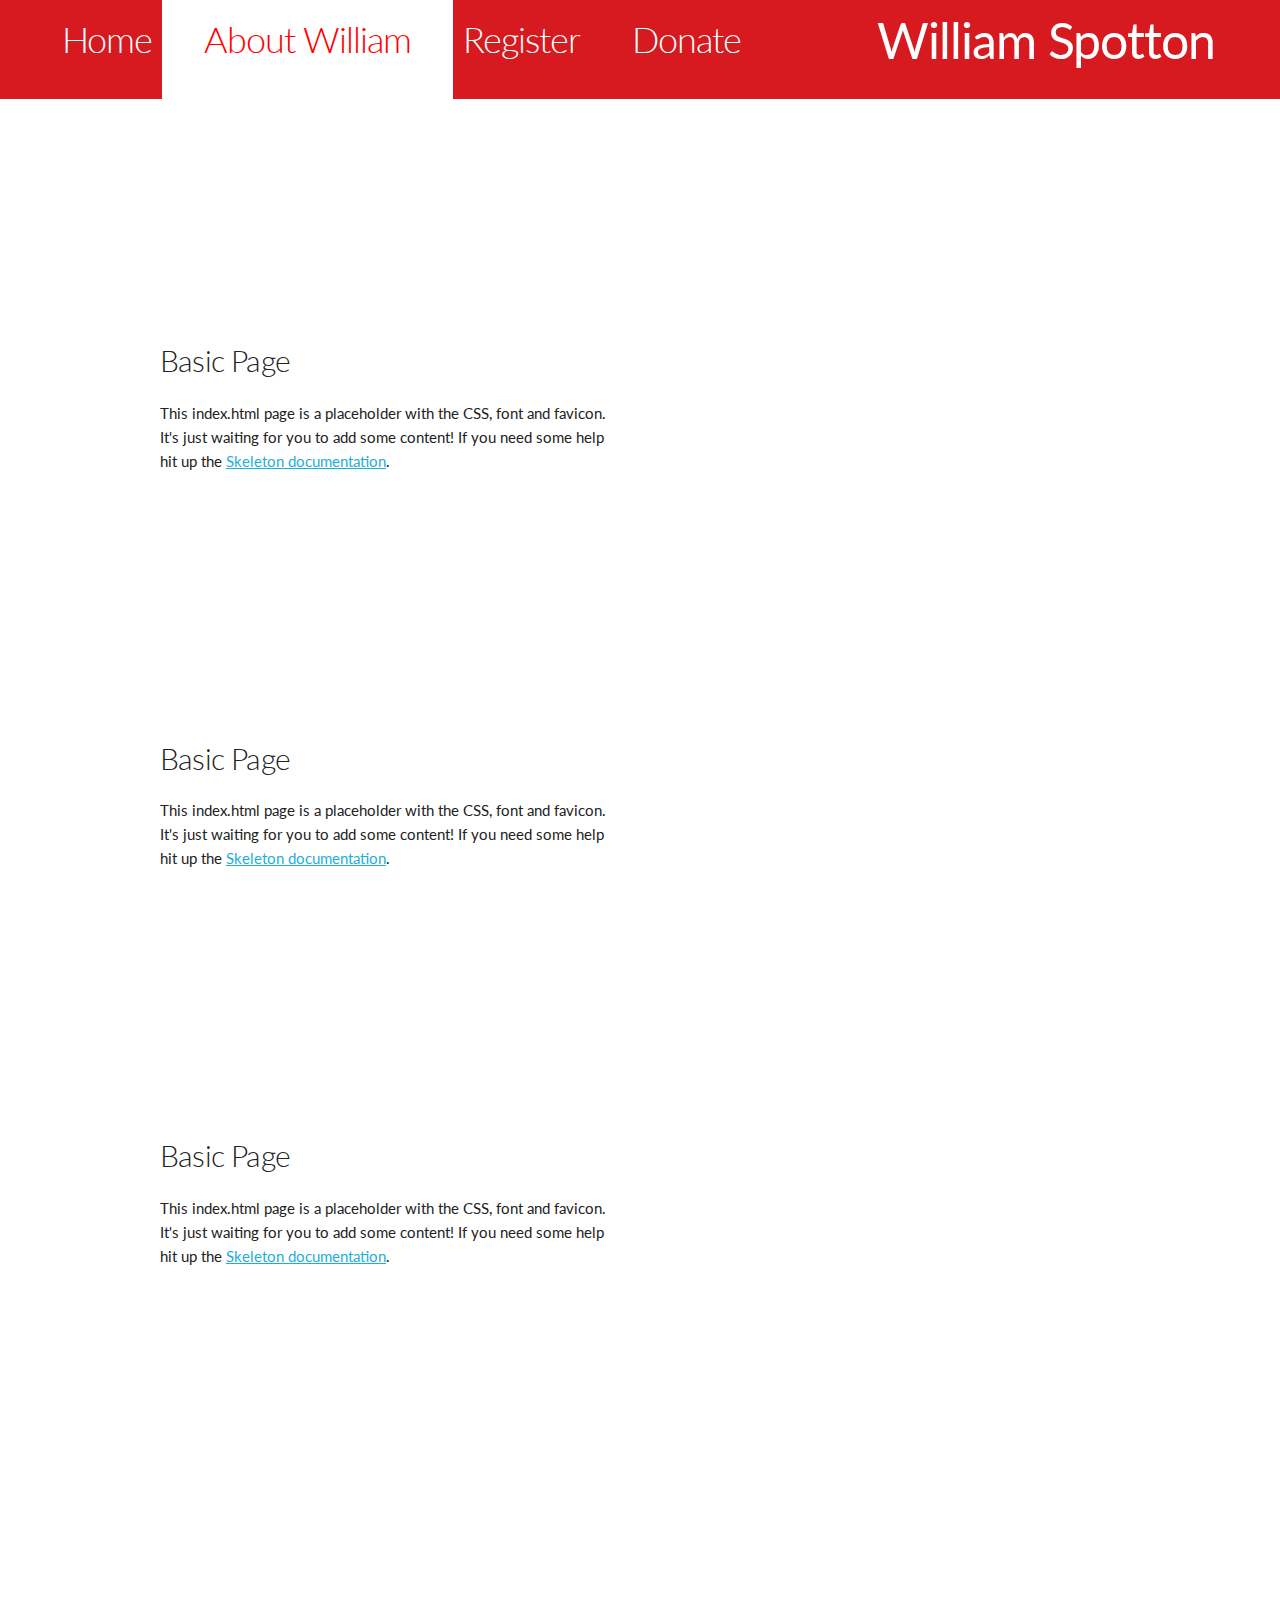
==== about.html @ daf9f14e "Updated website with -- list changes --." ====
<!DOCTYPE html>
<html lang="en">
<head>

  <!-- Basic Page Needs
  –––––––––––––––––––––––––––––––––––––––––––––––––– -->
  <meta charset="utf-8">
  <title>About - William Spotton</title>
  <meta name="description" content="">
  <meta name="author" content="">

  <!-- Mobile Specific Metas
  –––––––––––––––––––––––––––––––––––––––––––––––––– -->
  <meta name="viewport" content="width=device-width, initial-scale=1">

  <!-- FONT
  –––––––––––––––––––––––––––––––––––––––––––––––––– -->
  <link href="https://fonts.googleapis.com/css?family=Lato:300,400,700,700i" rel="stylesheet">

  <!-- CSS
  –––––––––––––––––––––––––––––––––––––––––––––––––– -->
  <link rel="stylesheet" href="css/normalize.css">
  <link rel="stylesheet" href="css/skeleton.css">
  <link rel="stylesheet" href="css/uniform.css">
  <link rel="stylesheet" href="css/index.css">

  <!-- JS -->
  <script src="https://ajax.googleapis.com/ajax/libs/jquery/3.3.1/jquery.min.js"></script>

  <!-- Favicon
  –––––––––––––––––––––––––––––––––––––––––––––––––– -->
  <link rel="icon" type="image/png" href="images/favicon.png">

</head>
<body>

  <!-- Navbar --------------------------------------- -->
<div class="row navbar">
<ul>
  <li>
    <a href="index.html">
      <h3>Home</h3>
    </a>
  </li>
  <li>
    <a class="active">
      <h3>About William</h3>
    </a>
  </li>
  <li>
    <a href="register.html">
      <h3>Register</h3>
    </a>
  </li>
  <li>
    <a href="donate.html">
      <h3>Donate</h3>
    </a>
  </li>
    <li style="float:right; color: white; margin-right:65px; text-align: center;">
      <h1 style="padding-top: 10px; font-weight:400;">William Spotton </h1>
    </li>
</ul>
</div>

  <!-- Primary Page Layout
  –––––––––––––––––––––––––––––––––––––––––––––––––– -->
  <div class="container main-content">
    <div class="row">
      <div class="one-half column" style="margin-top: 25%">
        <h4>Basic Page</h4>
        <p>This index.html page is a placeholder with the CSS, font and favicon. It's just waiting for you to add some content! If you need some help hit up the <a href="http://www.getskeleton.com">Skeleton documentation</a>.</p>
      </div>
    </div>

    <div class="row">
      <div class="one-half column" style="margin-top: 25%">
        <h4>Basic Page</h4>
        <p>This index.html page is a placeholder with the CSS, font and favicon. It's just waiting for you to add some content! If you need some help hit up the <a href="http://www.getskeleton.com">Skeleton documentation</a>.</p>
      </div>
    </div>

    <div class="row">
      <div class="one-half column" style="margin-top: 25%">
        <h4>Basic Page</h4>
        <p>This index.html page is a placeholder with the CSS, font and favicon. It's just waiting for you to add some content! If you need some help hit up the <a href="http://www.getskeleton.com">Skeleton documentation</a>.</p>
      </div>
    </div>
  </div>



<!-- End Document
  –––––––––––––––––––––––––––––––––––––––––––––––––– -->
</body>
</html>
---- css/skeleton.css ----
/*
* Skeleton V2.0.4
* Copyright 2014, Dave Gamache
* www.getskeleton.com
* Free to use under the MIT license.
* http://www.opensource.org/licenses/mit-license.php
* 12/29/2014
*/


/* Table of contents
––––––––––––––––––––––––––––––––––––––––––––––––––
- Grid
- Base Styles
- Typography
- Links
- Buttons
- Forms
- Lists
- Code
- Tables
- Spacing
- Utilities
- Clearing
- Media Queries
*/


/* Grid
–––––––––––––––––––––––––––––––––––––––––––––––––– */
.container {
  position: relative;
  width: 100%;
  max-width: 960px;
  margin: 0 auto;
  padding: 0 20px;
  box-sizing: border-box; }
.column,
.columns {
  width: 100%;
  float: left;
  box-sizing: border-box; }

/* For devices larger than 400px */
@media (min-width: 400px) {
  .container {
    width: 85%;
    padding: 0; }
}

/* For devices larger than 550px */
@media (min-width: 550px) {
  .container {
    width: 80%; }
  .column,
  .columns {
    margin-left: 4%; }
  .column:first-child,
  .columns:first-child {
    margin-left: 0; }

  .one.column,
  .one.columns                    { width: 4.66666666667%; }
  .two.columns                    { width: 13.3333333333%; }
  .three.columns                  { width: 22%;            }
  .four.columns                   { width: 30.6666666667%; }
  .five.columns                   { width: 39.3333333333%; }
  .six.columns                    { width: 48%;            }
  .seven.columns                  { width: 56.6666666667%; }
  .eight.columns                  { width: 65.3333333333%; }
  .nine.columns                   { width: 74.0%;          }
  .ten.columns                    { width: 82.6666666667%; }
  .eleven.columns                 { width: 91.3333333333%; }
  .twelve.columns                 { width: 100%; margin-left: 0; }

  .one-third.column               { width: 30.6666666667%; }
  .two-thirds.column              { width: 65.3333333333%; }

  .one-half.column                { width: 48%; }

  /* Offsets */
  .offset-by-one.column,
  .offset-by-one.columns          { margin-left: 8.66666666667%; }
  .offset-by-two.column,
  .offset-by-two.columns          { margin-left: 17.3333333333%; }
  .offset-by-three.column,
  .offset-by-three.columns        { margin-left: 26%;            }
  .offset-by-four.column,
  .offset-by-four.columns         { margin-left: 34.6666666667%; }
  .offset-by-five.column,
  .offset-by-five.columns         { margin-left: 43.3333333333%; }
  .offset-by-six.column,
  .offset-by-six.columns          { margin-left: 52%;            }
  .offset-by-seven.column,
  .offset-by-seven.columns        { margin-left: 60.6666666667%; }
  .offset-by-eight.column,
  .offset-by-eight.columns        { margin-left: 69.3333333333%; }
  .offset-by-nine.column,
  .offset-by-nine.columns         { margin-left: 78.0%;          }
  .offset-by-ten.column,
  .offset-by-ten.columns          { margin-left: 86.6666666667%; }
  .offset-by-eleven.column,
  .offset-by-eleven.columns       { margin-left: 95.3333333333%; }

  .offset-by-one-third.column,
  .offset-by-one-third.columns    { margin-left: 34.6666666667%; }
  .offset-by-two-thirds.column,
  .offset-by-two-thirds.columns   { margin-left: 69.3333333333%; }

  .offset-by-one-half.column,
  .offset-by-one-half.columns     { margin-left: 52%; }

}


/* Base Styles
–––––––––––––––––––––––––––––––––––––––––––––––––– */
/* NOTE
html is set to 62.5% so that all the REM measurements throughout Skeleton
are based on 10px sizing. So basically 1.5rem = 15px :) */
html {
  font-size: 62.5%; }
body {
  font-size: 1.5em; /* currently ems cause chrome bug misinterpreting rems on body element */
  line-height: 1.6;
  font-weight: 400;
  font-family: "Lato", "HelveticaNeue", "Helvetica Neue", Helvetica, Arial, sans-serif;
  color: #222; }


/* Typography
–––––––––––––––––––––––––––––––––––––––––––––––––– */
h1, h2, h3, h4, h5, h6 {
  margin-top: 0;
  margin-bottom: 2rem;
  font-weight: 300; }
h1 { font-size: 4.0rem; line-height: 1.2;  letter-spacing: -.1rem;}
h2 { font-size: 3.6rem; line-height: 1.25; letter-spacing: -.1rem; }
h3 { font-size: 3.0rem; line-height: 1.3;  letter-spacing: -.1rem; }
h4 { font-size: 2.4rem; line-height: 1.35; letter-spacing: -.08rem; }
h5 { font-size: 1.8rem; line-height: 1.5;  letter-spacing: -.05rem; }
h6 { font-size: 1.5rem; line-height: 1.6;  letter-spacing: 0; }

/* Larger than phablet */
@media (min-width: 550px) {
  h1 { font-size: 5.0rem; }
  h2 { font-size: 4.2rem; }
  h3 { font-size: 3.6rem; }
  h4 { font-size: 3.0rem; }
  h5 { font-size: 2.4rem; }
  h6 { font-size: 1.5rem; }
}

p {
  margin-top: 0; }


/* Links
–––––––––––––––––––––––––––––––––––––––––––––––––– */
a {
  color: #1EAEDB; }
a:hover {
  color: #0FA0CE; }


/* Buttons
–––––––––––––––––––––––––––––––––––––––––––––––––– */
.button,
button,
input[type="submit"],
input[type="reset"],
input[type="button"] {
  display: inline-block;
  height: 38px;
  padding: 0 30px;
  color: #555;
  text-align: center;
  font-size: 11px;
  font-weight: 600;
  line-height: 38px;
  letter-spacing: .1rem;
  text-transform: uppercase;
  text-decoration: none;
  white-space: nowrap;
  background-color: transparent;
  border-radius: 4px;
  border: 1px solid #bbb;
  cursor: pointer;
  box-sizing: border-box; }
.button:hover,
button:hover,
input[type="submit"]:hover,
input[type="reset"]:hover,
input[type="button"]:hover,
.button:focus,
button:focus,
input[type="submit"]:focus,
input[type="reset"]:focus,
input[type="button"]:focus {
  color: #333;
  border-color: #888;
  outline: 0; }
.button.button-primary,
button.button-primary,
input[type="submit"].button-primary,
input[type="reset"].button-primary,
input[type="button"].button-primary {
  color: #FFF;
  background-color: #33C3F0;
  border-color: #33C3F0; }
.button.button-primary:hover,
button.button-primary:hover,
input[type="submit"].button-primary:hover,
input[type="reset"].button-primary:hover,
input[type="button"].button-primary:hover,
.button.button-primary:focus,
button.button-primary:focus,
input[type="submit"].button-primary:focus,
input[type="reset"].button-primary:focus,
input[type="button"].button-primary:focus {
  color: #FFF;
  background-color: #1EAEDB;
  border-color: #1EAEDB; }


/* Forms
–––––––––––––––––––––––––––––––––––––––––––––––––– */
input[type="email"],
input[type="number"],
input[type="search"],
input[type="text"],
input[type="tel"],
input[type="url"],
input[type="password"],
textarea,
select {
  height: 38px;
  padding: 6px 10px; /* The 6px vertically centers text on FF, ignored by Webkit */
  background-color: #fff;
  border: 1px solid #D1D1D1;
  border-radius: 4px;
  box-shadow: none;
  box-sizing: border-box; }
/* Removes awkward default styles on some inputs for iOS */
input[type="email"],
input[type="number"],
input[type="search"],
input[type="text"],
input[type="tel"],
input[type="url"],
input[type="password"],
textarea {
  -webkit-appearance: none;
     -moz-appearance: none;
          appearance: none; }
textarea {
  min-height: 65px;
  padding-top: 6px;
  padding-bottom: 6px; }
input[type="email"]:focus,
input[type="number"]:focus,
input[type="search"]:focus,
input[type="text"]:focus,
input[type="tel"]:focus,
input[type="url"]:focus,
input[type="password"]:focus,
textarea:focus,
select:focus {
  border: 1px solid #33C3F0;
  outline: 0; }
label,
legend {
  display: block;
  margin-bottom: .5rem;
  font-weight: 600; }
fieldset {
  padding: 0;
  border-width: 0; }
input[type="checkbox"],
input[type="radio"] {
  display: inline; }
label > .label-body {
  display: inline-block;
  margin-left: .5rem;
  font-weight: normal; }


/* Lists
–––––––––––––––––––––––––––––––––––––––––––––––––– */
ul {
  list-style: circle inside; }
ol {
  list-style: decimal inside; }
ol, ul {
  padding-left: 0;
  margin-top: 0; }
ul ul,
ul ol,
ol ol,
ol ul {
  margin: 1.5rem 0 1.5rem 3rem;
  font-size: 90%; }
li {
  margin-bottom: 1rem; }


/* Code
–––––––––––––––––––––––––––––––––––––––––––––––––– */
code {
  padding: .2rem .5rem;
  margin: 0 .2rem;
  font-size: 90%;
  white-space: nowrap;
  background: #F1F1F1;
  border: 1px solid #E1E1E1;
  border-radius: 4px; }
pre > code {
  display: block;
  padding: 1rem 1.5rem;
  white-space: pre; }


/* Tables
–––––––––––––––––––––––––––––––––––––––––––––––––– */
th,
td {
  padding: 12px 15px;
  text-align: left;
  border-bottom: 1px solid #E1E1E1; }
th:first-child,
td:first-child {
  padding-left: 0; }
th:last-child,
td:last-child {
  padding-right: 0; }


/* Spacing
–––––––––––––––––––––––––––––––––––––––––––––––––– */
button,
.button {
  margin-bottom: 1rem; }
input,
textarea,
select,
fieldset {
  margin-bottom: 1.5rem; }
pre,
blockquote,
dl,
figure,
table,
p,
ul,
ol,
form {
  margin-bottom: 2.5rem; }


/* Utilities
–––––––––––––––––––––––––––––––––––––––––––––––––– */
.u-full-width {
  width: 100%;
  box-sizing: border-box; }
.u-max-full-width {
  max-width: 100%;
  box-sizing: border-box; }
.u-pull-right {
  float: right; }
.u-pull-left {
  float: left; }


/* Misc
–––––––––––––––––––––––––––––––––––––––––––––––––– */
hr {
  margin-top: 3rem;
  margin-bottom: 3.5rem;
  border-width: 0;
  border-top: 1px solid #E1E1E1; }


/* Clearing
–––––––––––––––––––––––––––––––––––––––––––––––––– */

/* Self Clearing Goodness */
.container:after,
.row:after,
.u-cf {
  content: "";
  display: table;
  clear: both; }


/* Media Queries
–––––––––––––––––––––––––––––––––––––––––––––––––– */
/*
Note: The best way to structure the use of media queries is to create the queries
near the relevant code. For example, if you wanted to change the styles for buttons
on small devices, paste the mobile query code up in the buttons section and style it
there.
*/


/* Larger than mobile */
@media (min-width: 400px) {}

/* Larger than phablet (also point when grid becomes active) */
@media (min-width: 550px) {}

/* Larger than tablet */
@media (min-width: 750px) {}

/* Larger than desktop */
@media (min-width: 1000px) {}

/* Larger than Desktop HD */
@media (min-width: 1200px) {}
---- css/uniform.css ----
/*=-----------------navbar --------------------------*/
.navbar {
  height: 100px;
  width: 100%;
  z-index:1; /*Add this*/

}

ul {
  list-style-type: none;
  margin: 0;
  padding: 0;
  overflow: hidden;
  background-color: #d71920;
  position: fixed;
  top: 0;
  width: 100%;
}


li {
  float: left;
  margin-bottom: 0px;
}


li a {
  display: block;
  color: white;
  text-align: center;
  margin-left: 20px;
  padding: 16px 16px;
  width: 100%;
  height: 100%;
  text-decoration: none;
  -o-transition:color .1s ease-out, background .1s ease-in;
  -ms-transition:color .1s ease-out, background .1s ease-in;
  -moz-transition:color .1s ease-out, background .1s ease-in;
  -webkit-transition:color .1s ease-out, background .1s ease-in;
  /* ...and now override with proper CSS property */
  transition:color .1s ease-out, background .1s ease-in;

}

li a:hover {
  background-color: #fff;
  color: red;
}

.active {
  background-color: #fff;
  color: red;
}


/*=-------------- end of nav -------------------------*/


/* Main content sec....... ------------------------------*/

.main-content {
  height:1500px;
  z-index: -1;
}

/* ------------------------------------------------------ */
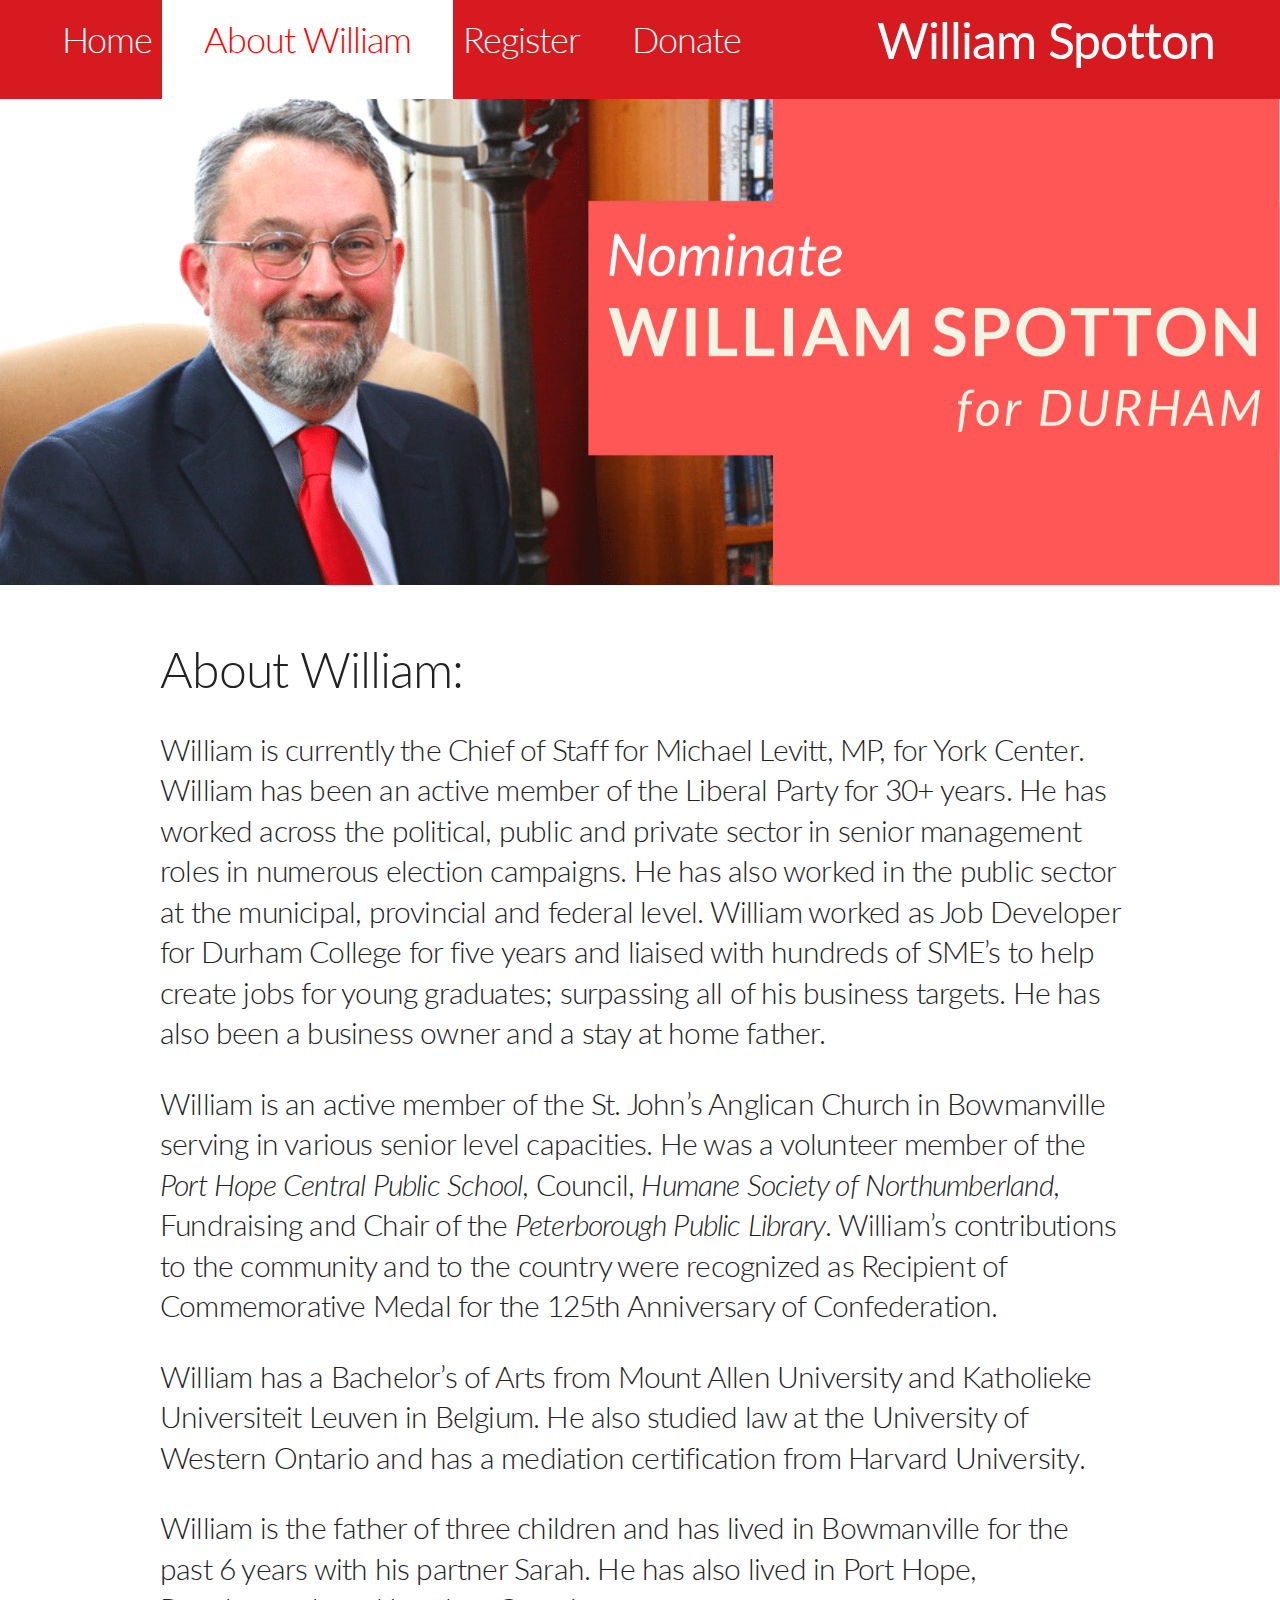
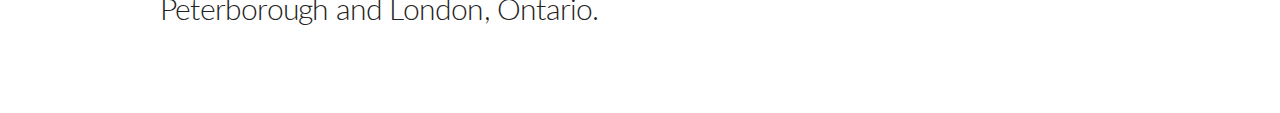
==== commit d8b5eb36: "~ Added content and styles to index.html, about.html, register.html. TODO: Add rotating testimonials" ====
--- a/about.html
+++ b/about.html
@@ -65,27 +65,30 @@
 
   <!-- Primary Page Layout
   –––––––––––––––––––––––––––––––––––––––––––––––––– -->
+  <div class="row header-content">
+    <img src="images/ws.png" width="100%">
+  </div>
+
   <div class="container main-content">
     <div class="row">
-      <div class="one-half column" style="margin-top: 25%">
-        <h4>Basic Page</h4>
-        <p>This index.html page is a placeholder with the CSS, font and favicon. It's just waiting for you to add some content! If you need some help hit up the <a href="http://www.getskeleton.com">Skeleton documentation</a>.</p>
+      <div class="twelve columns" style="margin-top: 5%">
+        <h1>About William:</h1>
+        <h4 style="padding-top:10px">
+            William is currently the Chief of Staff for Michael Levitt, MP, for York Center. William has been an active member of the Liberal Party for 30+ years. He has worked across the political, public and private sector in senior management roles in numerous election campaigns. He has also worked in the public sector at the municipal, provincial and federal level. William worked as Job Developer for Durham College for five years and liaised with hundreds of SME’s to help create jobs for young graduates; surpassing all of his business targets. He has also been a business owner and a stay at home father. 
+        </h4>
+        <h4 style="padding-top:10px">          
+            William is an active member of the St. John’s Anglican Church in Bowmanville serving in various senior level capacities. He was a volunteer member of the <em>Port Hope Central Public School</em>, Council, <em>Humane Society of Northumberland</em>, Fundraising and Chair of the <em>Peterborough Public Library</em>. William’s contributions to the community and to the country were recognized as Recipient of Commemorative Medal for the 125th Anniversary of Confederation.          
+        </h4>
+        <h4 style="padding-top:10px">          
+            William has a Bachelor’s of Arts from Mount Allen University and Katholieke Universiteit Leuven in Belgium. He also studied  law at the University of Western Ontario and has a mediation certification from Harvard University.         
+        </h4> 
+        <h4 style="padding-top:10px">          
+            William is the father of three children and has lived in Bowmanville for the past 6 years with his partner Sarah. He has also lived in Port Hope, Peterborough and London, Ontario.       
+        </h4>                            
       </div>
     </div>
-
-    <div class="row">
-      <div class="one-half column" style="margin-top: 25%">
-        <h4>Basic Page</h4>
-        <p>This index.html page is a placeholder with the CSS, font and favicon. It's just waiting for you to add some content! If you need some help hit up the <a href="http://www.getskeleton.com">Skeleton documentation</a>.</p>
-      </div>
-    </div>
-
-    <div class="row">
-      <div class="one-half column" style="margin-top: 25%">
-        <h4>Basic Page</h4>
-        <p>This index.html page is a placeholder with the CSS, font and favicon. It's just waiting for you to add some content! If you need some help hit up the <a href="http://www.getskeleton.com">Skeleton documentation</a>.</p>
-      </div>
-    </div>
+  </div>
+  <div class="row" style="margin-top: 5%">
   </div>
 
 
--- a/css/uniform.css
+++ b/css/uniform.css
@@ -1,9 +1,9 @@
 
 /*=-----------------navbar --------------------------*/
 .navbar {
-  height: 100px;
+  height: 98px;
   width: 100%;
-  z-index:1; /*Add this*/
+  z-index: 100; /*Add this*/
 
 }
 
@@ -15,6 +15,7 @@
   background-color: #d71920;
   position: fixed;
   top: 0;
+  z-index: 100;
   width: 100%;
 }
 
@@ -57,11 +58,30 @@
 /*=-------------- end of nav -------------------------*/
 
 
-/* Main content sec....... ------------------------------*/
 
-.main-content {
-  height:1500px;
-  z-index: -1;
+/* Header ------------------------------------------------*/
+.header-content {
+  height: 30%;
+}
+/*---------------------------------------------------------*/
+
+
+/*-------------------------------------------------------*/
+
+.button-register {
+  height: 55px;
+  background-color: #d71920;
+  color: white; 
+  -o-transition:color .1s ease-out, background .1s ease-in;
+  -ms-transition:color .1s ease-out, background .1s ease-in;
+  -moz-transition:color .1s ease-out, background .1s ease-in;
+  -webkit-transition:color .1s ease-out, background .1s ease-in;
+  /* ...and now override with proper CSS property */
+  transition:color .1s ease-out, background .1s ease-in;  
 }
 
-/* ------------------------------------------------------ */+.button-register:hover {
+  background-color: white;
+  color: red; 
+}
+/*-------------------------------------------------------*/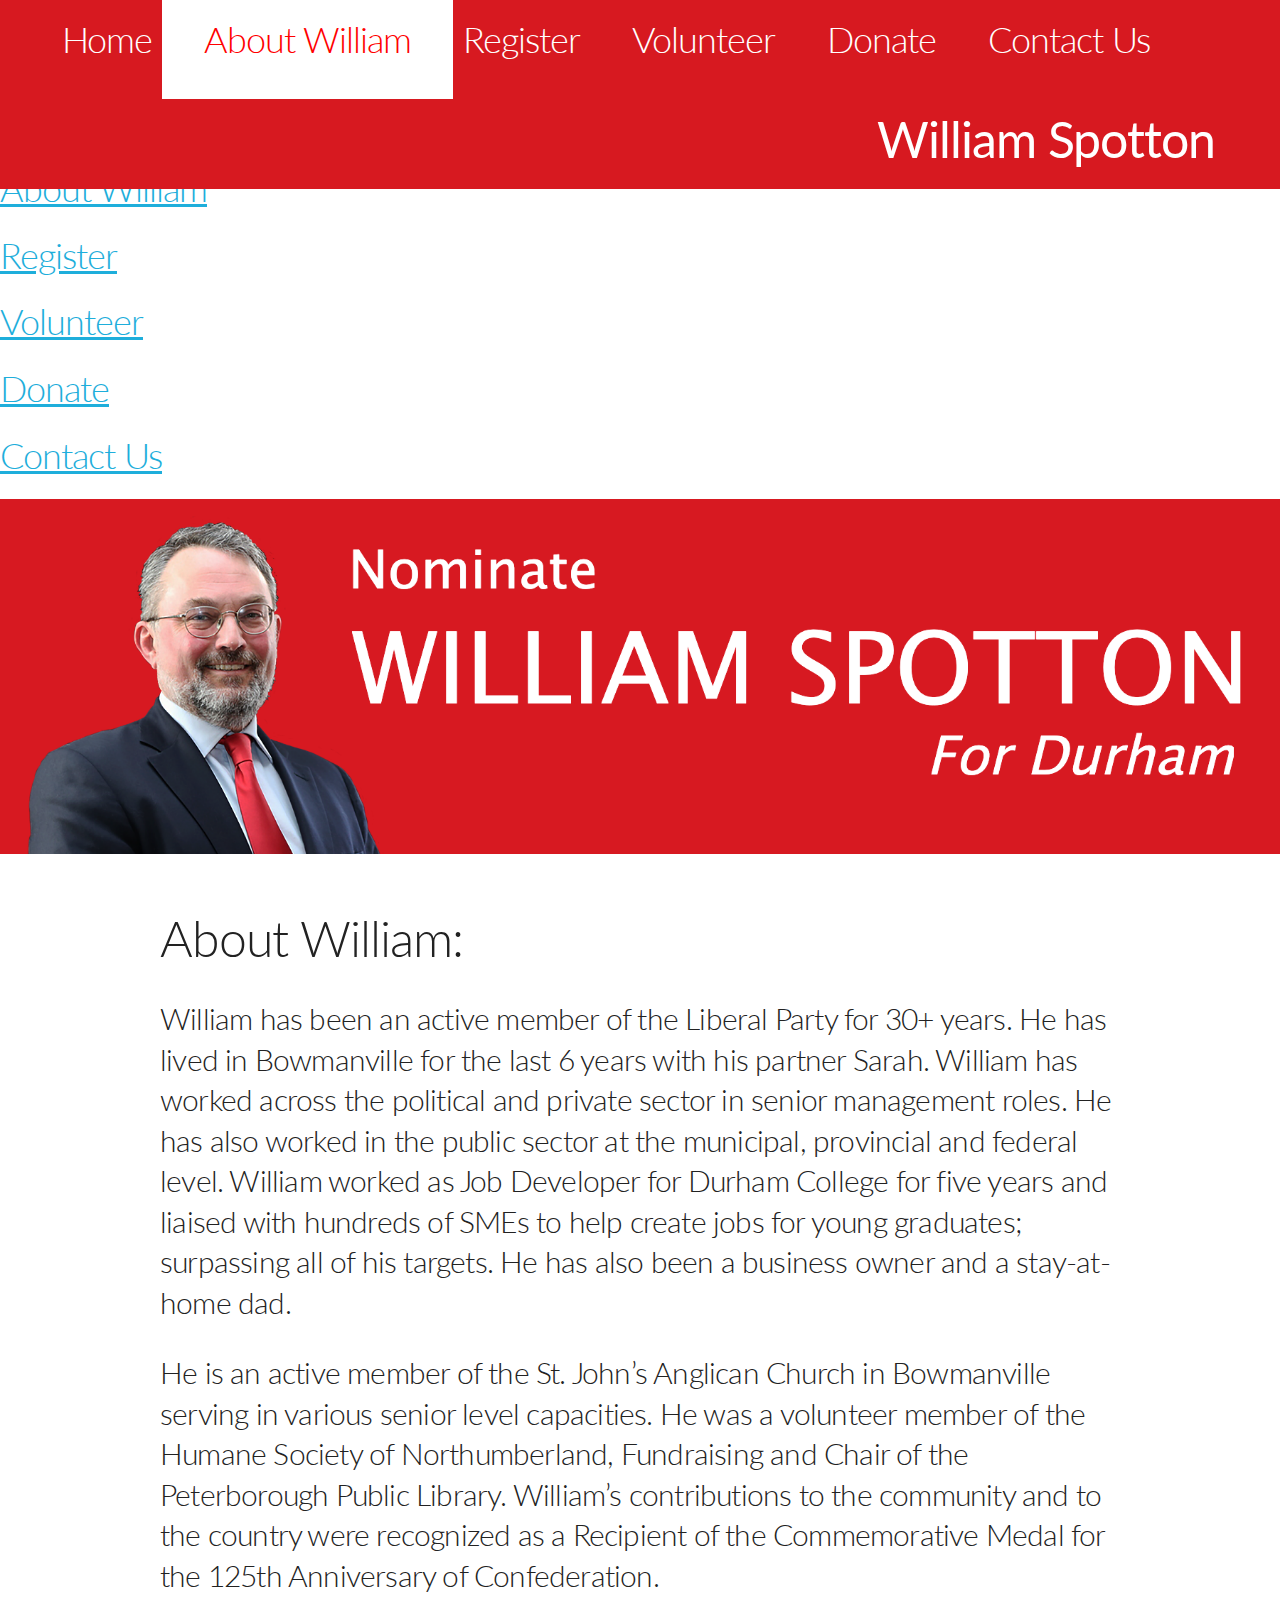
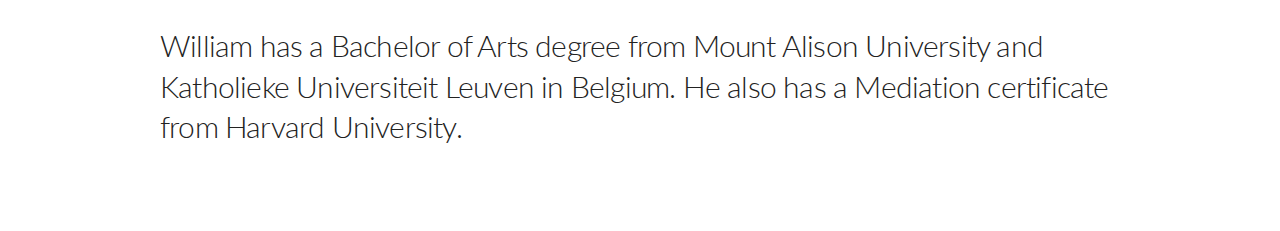
==== commit bb97dda7: "--> Modified image to reflect new request. Fixed typos in about.html." ====
--- a/about.html
+++ b/about.html
@@ -16,6 +16,7 @@
   <!-- FONT
   –––––––––––––––––––––––––––––––––––––––––––––––––– -->
   <link href="https://fonts.googleapis.com/css?family=Lato:300,400,700,700i" rel="stylesheet">
+  <link rel="stylesheet" href="https://use.fontawesome.com/releases/v5.8.1/css/all.css" integrity="sha384-50oBUHEmvpQ+1lW4y57PTFmhCaXp0ML5d60M1M7uH2+nqUivzIebhndOJK28anvf" crossorigin="anonymous">
 
   <!-- CSS
   –––––––––––––––––––––––––––––––––––––––––––––––––– -->
@@ -26,6 +27,7 @@
 
   <!-- JS -->
   <script src="https://ajax.googleapis.com/ajax/libs/jquery/3.3.1/jquery.min.js"></script>
+  <script src="js/index.js"></script>
 
   <!-- Favicon
   –––––––––––––––––––––––––––––––––––––––––––––––––– -->
@@ -53,14 +55,51 @@
     </a>
   </li>
   <li>
+    <a href="volunteer.html">
+      <h3>Volunteer</h3>
+    </a>
+  </li>  
+  <li>
     <a href="donate.html">
       <h3>Donate</h3>
+    </a>
+  </li>
+  <li>
+    <a href="contactus.html">
+      <h3>Contact Us</h3>
     </a>
   </li>
     <li style="float:right; color: white; margin-right:65px; text-align: center;">
       <h1 style="padding-top: 10px; font-weight:400;">William Spotton </h1>
     </li>
 </ul>
+</div>
+
+<div class="navmobl">
+  <a onclick="hamburger_expand();"><i class="fa fa-bars fa-2x" aria-hidden="true"></i></a>
+  <h2 style="float:right; color: white; margin-right:65px; text-align: center; padding-top: 10px; font-weight:400;">William Spotton </h2>
+</div>
+
+<div id="navmobl-side" class="sidenav">
+  <a style="float: right;" onclick="close_menu();"><i class="fa fa-times fa-3x" aria-hidden="true"></i></a>
+  <a href="index.html">
+    <h3>Home</h3>
+  </a>
+  <a  href="about.html">
+    <h3>About William</h3>
+  </a>
+  <a href="register.html">
+    <h3>Register</h3>
+  </a>
+  <a href="volunteer.html">
+    <h3>Volunteer</h3>
+  </a>
+  <a href="donate.html">
+    <h3>Donate</h3>
+  </a>
+  <a href="contactus.html">
+    <h3>Contact Us</h3>
+  </a>
 </div>
 
   <!-- Primary Page Layout
@@ -74,17 +113,14 @@
       <div class="twelve columns" style="margin-top: 5%">
         <h1>About William:</h1>
         <h4 style="padding-top:10px">
-            William is currently the Chief of Staff for Michael Levitt, MP, for York Center. William has been an active member of the Liberal Party for 30+ years. He has worked across the political, public and private sector in senior management roles in numerous election campaigns. He has also worked in the public sector at the municipal, provincial and federal level. William worked as Job Developer for Durham College for five years and liaised with hundreds of SME’s to help create jobs for young graduates; surpassing all of his business targets. He has also been a business owner and a stay at home father. 
+            William has been an active member of the Liberal Party for 30+ years. He has lived in Bowmanville for the last 6 years with his partner Sarah. William has worked across the political and private sector in senior management roles. He has also worked in the public sector at the municipal, provincial and federal level. William worked as Job Developer for Durham College for five years and liaised with hundreds of SMEs to help create jobs for young graduates; surpassing all of his targets. He has also been a business owner and a stay-at-home dad. 
         </h4>
         <h4 style="padding-top:10px">          
-            William is an active member of the St. John’s Anglican Church in Bowmanville serving in various senior level capacities. He was a volunteer member of the <em>Port Hope Central Public School</em>, Council, <em>Humane Society of Northumberland</em>, Fundraising and Chair of the <em>Peterborough Public Library</em>. William’s contributions to the community and to the country were recognized as Recipient of Commemorative Medal for the 125th Anniversary of Confederation.          
+            He is an active member of the St. John’s Anglican Church in Bowmanville serving in various senior level capacities. He was a volunteer member of the Humane Society of Northumberland, Fundraising and Chair of the Peterborough Public Library. William’s contributions to the community and to the country were recognized as a Recipient of the Commemorative Medal for the 125th Anniversary of Confederation.        
         </h4>
         <h4 style="padding-top:10px">          
-            William has a Bachelor’s of Arts from Mount Allen University and Katholieke Universiteit Leuven in Belgium. He also studied  law at the University of Western Ontario and has a mediation certification from Harvard University.         
-        </h4> 
-        <h4 style="padding-top:10px">          
-            William is the father of three children and has lived in Bowmanville for the past 6 years with his partner Sarah. He has also lived in Port Hope, Peterborough and London, Ontario.       
-        </h4>                            
+            William has a Bachelor of Arts degree from Mount Alison University and Katholieke Universiteit Leuven in Belgium. He also has a Mediation certificate from Harvard University.        
+        </h4>                           
       </div>
     </div>
   </div>
